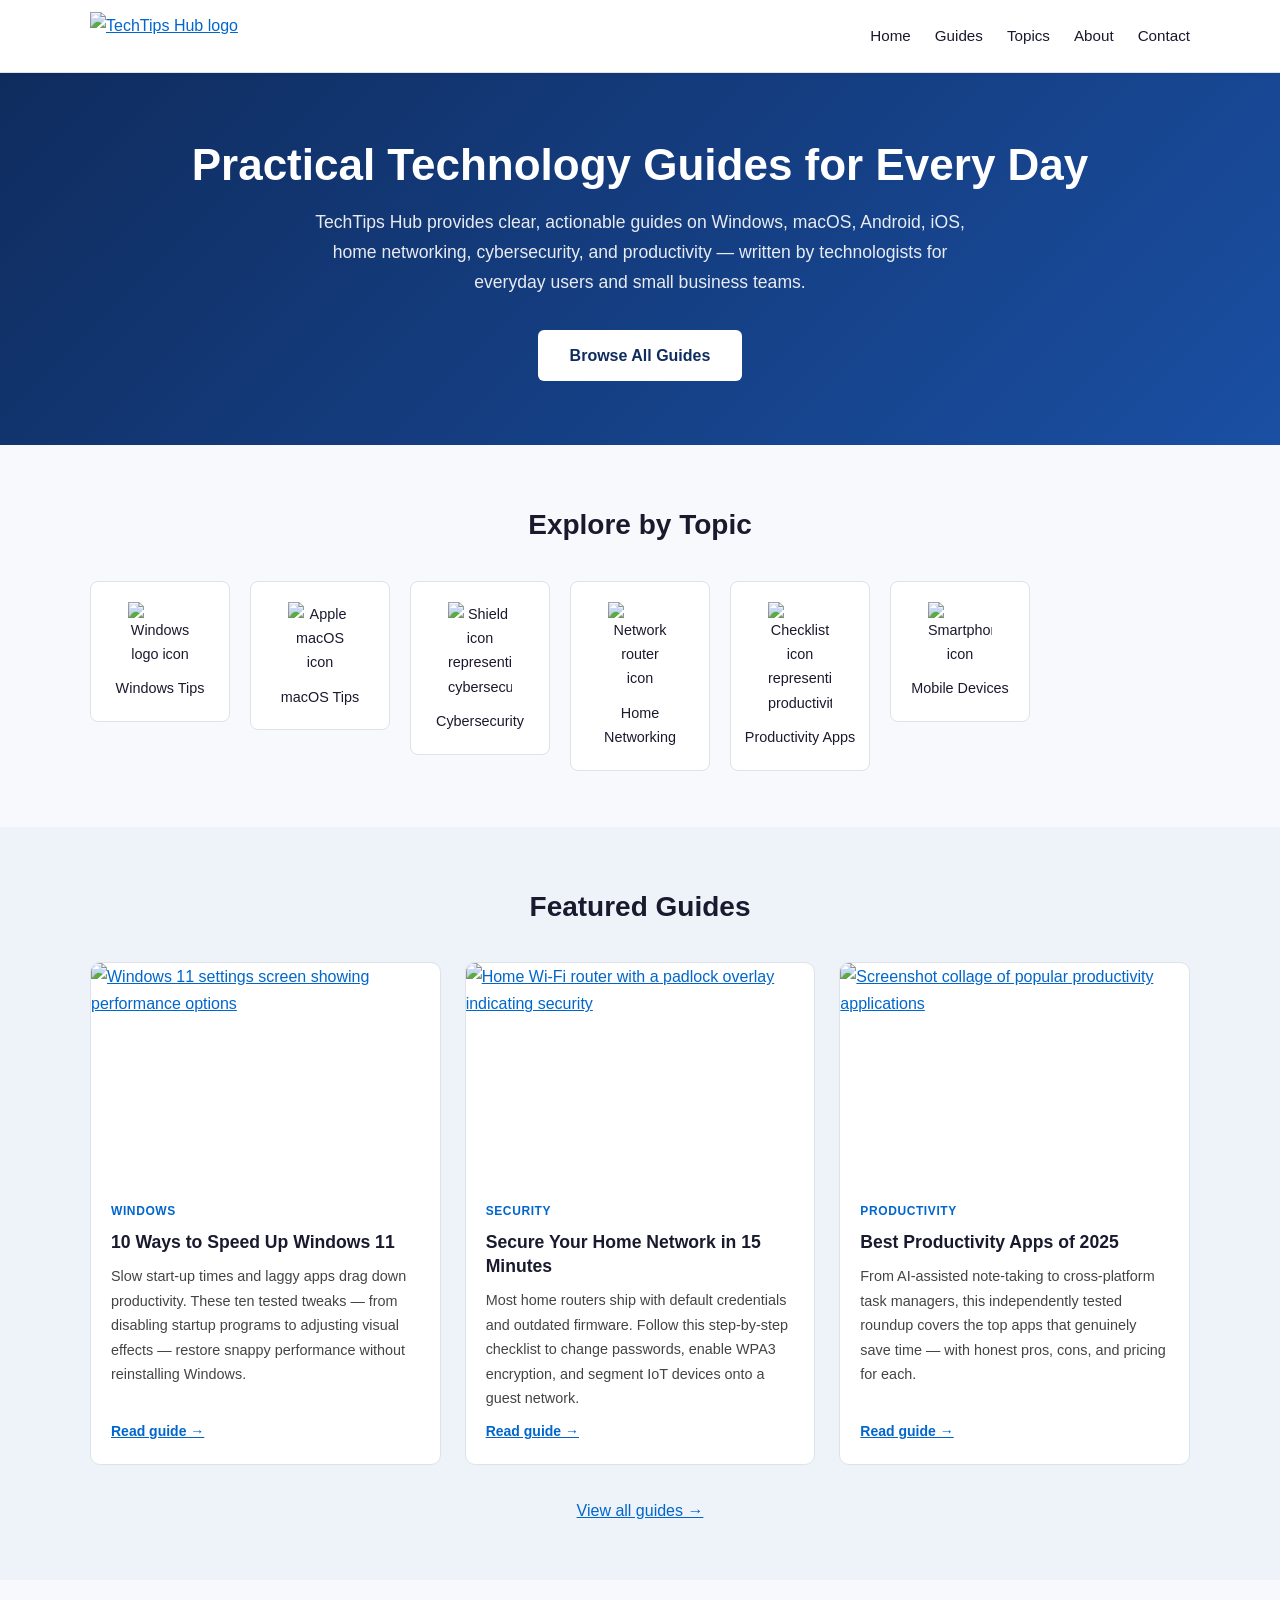
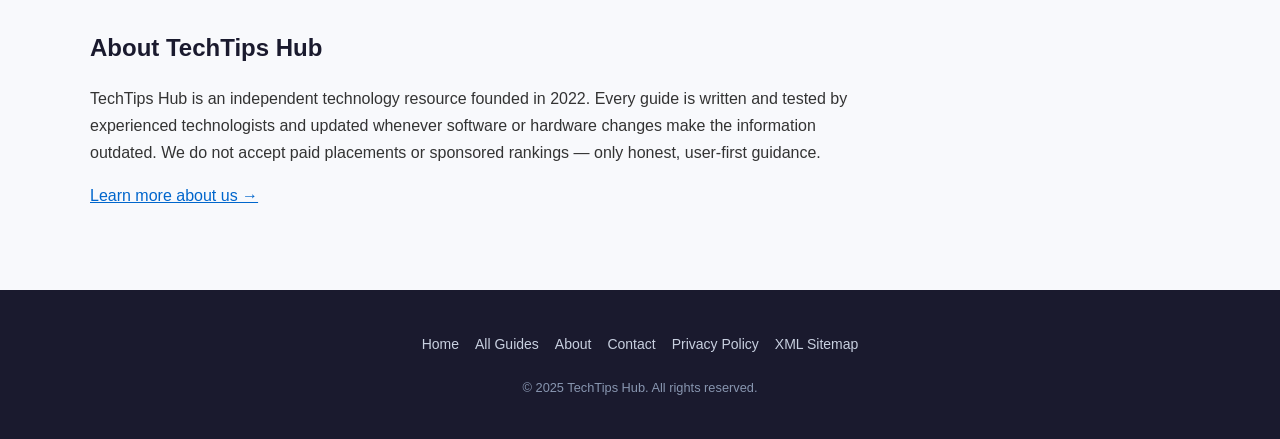
==== index.html @ 39fc38d4 "Init" ====
<!DOCTYPE html>
<html lang="en">
<head>
  <meta charset="UTF-8" />
  <meta name="viewport" content="width=device-width, initial-scale=1.0" />

  <!-- ═══ Primary SEO ═══ -->
  <title>TechTips Hub – Practical Technology Guides for Every Day</title>
  <meta name="description" content="TechTips Hub delivers clear, step-by-step technology guides covering productivity apps, hardware, security, and software best practices for home and business users." />

  <!-- Canonical URL – consolidates duplicate signals -->
  <link rel="canonical" href="https://www.techthipshub.example.com/" />

  <!-- Robots directive – allow full indexing and snippet use -->
  <meta name="robots" content="index, follow, max-snippet:-1, max-image-preview:large, max-video-preview:-1" />

  <!-- ═══ Open Graph (social sharing & richer snippets) ═══ -->
  <meta property="og:type"        content="website" />
  <meta property="og:title"       content="TechTips Hub – Practical Technology Guides" />
  <meta property="og:description" content="Step-by-step technology guides for home and business users." />
  <meta property="og:url"         content="https://www.techthipshub.example.com/" />
  <meta property="og:image"       content="https://www.techthipshub.example.com/images/og-cover.png" />
  <meta property="og:image:alt"   content="TechTips Hub logo on a dark background" />
  <meta property="og:locale"      content="en_US" />

  <!-- ═══ Structured Data – WebSite + SearchAction ═══ -->
  <script type="application/ld+json">
  {
    "@context": "https://schema.org",
    "@type": "WebSite",
    "name": "TechTips Hub",
    "url": "https://www.techthipshub.example.com/",
    "description": "Practical technology guides covering productivity, security, hardware, and software.",
    "publisher": {
      "@type": "Organization",
      "name": "TechTips Hub",
      "logo": {
        "@type": "ImageObject",
        "url": "https://www.techthipshub.example.com/images/logo.png",
        "width": 200,
        "height": 60
      }
    },
    "potentialAction": {
      "@type": "SearchAction",
      "target": {
        "@type": "EntryPoint",
        "urlTemplate": "https://www.techthipshub.example.com/search?q={search_term_string}"
      },
      "query-input": "required name=search_term_string"
    }
  }
  </script>

  <!-- ═══ Structured Data – ItemList (featured articles) ═══ -->
  <script type="application/ld+json">
  {
    "@context": "https://schema.org",
    "@type": "ItemList",
    "name": "Featured Guides",
    "itemListElement": [
      {
        "@type": "ListItem",
        "position": 1,
        "url": "https://www.techthipshub.example.com/guides/windows-11-speed-tips.html",
        "name": "10 Ways to Speed Up Windows 11"
      },
      {
        "@type": "ListItem",
        "position": 2,
        "url": "https://www.techthipshub.example.com/guides/home-network-security.html",
        "name": "Secure Your Home Network in 15 Minutes"
      },
      {
        "@type": "ListItem",
        "position": 3,
        "url": "https://www.techthipshub.example.com/guides/best-productivity-apps-2025.html",
        "name": "Best Productivity Apps of 2025"
      }
    ]
  }
  </script>

  <link rel="stylesheet" href="css/styles.css" />
</head>

<body>

  <!-- ═══ Site Header ═══ -->
  <header role="banner">
    <div class="container header-inner">
      <a href="/" aria-label="TechTips Hub – home">
        <img src="images/logo.svg"
             alt="TechTips Hub logo"
             width="160" height="48"
             loading="eager" />
      </a>
      <nav aria-label="Primary navigation">
        <ul>
          <li><a href="/">Home</a></li>
          <li><a href="guides.html">Guides</a></li>
          <li><a href="topics.html">Topics</a></li>
          <li><a href="about.html">About</a></li>
          <li><a href="contact.html">Contact</a></li>
        </ul>
      </nav>
    </div>
  </header>

  <!-- ═══ Main Content ═══ -->
  <main id="main-content">

    <!-- Hero – key information surfaces immediately (Guideline 18) -->
    <section class="hero" aria-labelledby="hero-heading">
      <div class="container">
        <h1 id="hero-heading">Practical Technology Guides for Every Day</h1>
        <p class="hero-sub">
          TechTips Hub provides clear, actionable guides on Windows, macOS, Android, iOS,
          home networking, cybersecurity, and productivity — written by technologists for
          everyday users and small business teams.
        </p>
        <a href="guides.html" class="btn-primary">Browse All Guides</a>
      </div>
    </section>

    <!-- Featured Topics – each card links with descriptive anchor text (Guideline 5) -->
    <section class="topics" aria-labelledby="topics-heading">
      <div class="container">
        <h2 id="topics-heading">Explore by Topic</h2>
        <ul class="topic-grid">
          <li>
            <a href="topics/windows.html">
              <img src="images/topic-windows.svg" alt="Windows logo icon" width="64" height="64" loading="lazy" />
              <span>Windows Tips</span>
            </a>
          </li>
          <li>
            <a href="topics/macos.html">
              <img src="images/topic-macos.svg" alt="Apple macOS icon" width="64" height="64" loading="lazy" />
              <span>macOS Tips</span>
            </a>
          </li>
          <li>
            <a href="topics/security.html">
              <img src="images/topic-security.svg" alt="Shield icon representing cybersecurity" width="64" height="64" loading="lazy" />
              <span>Cybersecurity</span>
            </a>
          </li>
          <li>
            <a href="topics/networking.html">
              <img src="images/topic-networking.svg" alt="Network router icon" width="64" height="64" loading="lazy" />
              <span>Home Networking</span>
            </a>
          </li>
          <li>
            <a href="topics/productivity.html">
              <img src="images/topic-productivity.svg" alt="Checklist icon representing productivity" width="64" height="64" loading="lazy" />
              <span>Productivity Apps</span>
            </a>
          </li>
          <li>
            <a href="topics/mobile.html">
              <img src="images/topic-mobile.svg" alt="Smartphone icon" width="64" height="64" loading="lazy" />
              <span>Mobile Devices</span>
            </a>
          </li>
        </ul>
      </div>
    </section>

    <!-- Featured Articles -->
    <section class="featured-articles" aria-labelledby="featured-heading">
      <div class="container">
        <h2 id="featured-heading">Featured Guides</h2>
        <div class="article-grid">

          <article>
            <a href="guides/windows-11-speed-tips.html">
              <img src="images/guide-windows-speed.jpg"
                   alt="Windows 11 settings screen showing performance options"
                   width="400" height="250" loading="lazy" />
            </a>
            <div class="article-body">
              <span class="tag">Windows</span>
              <h3><a href="guides/windows-11-speed-tips.html">10 Ways to Speed Up Windows 11</a></h3>
              <p>
                Slow start-up times and laggy apps drag down productivity. These ten
                tested tweaks — from disabling startup programs to adjusting visual
                effects — restore snappy performance without reinstalling Windows.
              </p>
              <a href="guides/windows-11-speed-tips.html" class="read-more"
                 aria-label="Read the full guide: 10 Ways to Speed Up Windows 11">Read guide →</a>
            </div>
          </article>

          <article>
            <a href="guides/home-network-security.html">
              <img src="images/guide-network-security.jpg"
                   alt="Home Wi-Fi router with a padlock overlay indicating security"
                   width="400" height="250" loading="lazy" />
            </a>
            <div class="article-body">
              <span class="tag">Security</span>
              <h3><a href="guides/home-network-security.html">Secure Your Home Network in 15 Minutes</a></h3>
              <p>
                Most home routers ship with default credentials and outdated firmware.
                Follow this step-by-step checklist to change passwords, enable WPA3
                encryption, and segment IoT devices onto a guest network.
              </p>
              <a href="guides/home-network-security.html" class="read-more"
                 aria-label="Read the full guide: Secure Your Home Network in 15 Minutes">Read guide →</a>
            </div>
          </article>

          <article>
            <a href="guides/best-productivity-apps-2025.html">
              <img src="images/guide-productivity.jpg"
                   alt="Screenshot collage of popular productivity applications"
                   width="400" height="250" loading="lazy" />
            </a>
            <div class="article-body">
              <span class="tag">Productivity</span>
              <h3><a href="guides/best-productivity-apps-2025.html">Best Productivity Apps of 2025</a></h3>
              <p>
                From AI-assisted note-taking to cross-platform task managers, this
                independently tested roundup covers the top apps that genuinely save
                time — with honest pros, cons, and pricing for each.
              </p>
              <a href="guides/best-productivity-apps-2025.html" class="read-more"
                 aria-label="Read the full guide: Best Productivity Apps of 2025">Read guide →</a>
            </div>
          </article>

        </div>
        <p class="view-all"><a href="guides.html">View all guides →</a></p>
      </div>
    </section>

    <!-- About / Trust Section (Guideline 15 – verifiable, self-contained content) -->
    <section class="about-strip" aria-labelledby="about-heading">
      <div class="container">
        <h2 id="about-heading">About TechTips Hub</h2>
        <p>
          TechTips Hub is an independent technology resource founded in 2022.
          Every guide is written and tested by experienced technologists and updated
          whenever software or hardware changes make the information outdated.
          We do not accept paid placements or sponsored rankings — only honest,
          user-first guidance.
        </p>
        <a href="about.html">Learn more about us →</a>
      </div>
    </section>

  </main>

  <!-- ═══ Site Footer ═══ -->
  <footer role="contentinfo">
    <div class="container footer-inner">
      <nav aria-label="Footer navigation">
        <ul>
          <li><a href="/">Home</a></li>
          <li><a href="guides.html">All Guides</a></li>
          <li><a href="about.html">About</a></li>
          <li><a href="contact.html">Contact</a></li>
          <li><a href="privacy.html">Privacy Policy</a></li>
          <li><a href="sitemap.xml">XML Sitemap</a></li>
        </ul>
      </nav>
      <p class="copyright">© 2025 TechTips Hub. All rights reserved.</p>
    </div>
  </footer>

</body>
</html>
---- css/styles.css ----
/* ═══════════════════════════════════════════════════
   TechTips Hub – Main Stylesheet
   Follows semantic HTML structure for Bing SEO compliance
   ═══════════════════════════════════════════════════ */

/* ── Reset & Base ── */
*, *::before, *::after {
  box-sizing: border-box;
  margin: 0;
  padding: 0;
}

html {
  font-size: 16px;
  scroll-behavior: smooth;
}

body {
  font-family: -apple-system, BlinkMacSystemFont, "Segoe UI", Roboto, Oxygen,
               Ubuntu, Cantarell, "Helvetica Neue", sans-serif;
  color: #1a1a2e;
  background-color: #f8f9fc;
  line-height: 1.7;
}

img {
  max-width: 100%;
  height: auto;
  display: block;
}

a {
  color: #0066cc;
  text-decoration: underline;
}

a:hover,
a:focus {
  color: #004499;
  text-decoration-thickness: 2px;
  outline-offset: 2px;
}

/* ── Layout Container ── */
.container {
  max-width: 1140px;
  margin: 0 auto;
  padding: 0 1.25rem;
}

/* ── Skip Link (accessibility) ── */
.skip-link {
  position: absolute;
  left: -9999px;
  top: auto;
}
.skip-link:focus {
  position: static;
}

/* ─────────────────────────────────────────
   Header
───────────────────────────────────────── */
header[role="banner"] {
  background: #ffffff;
  border-bottom: 1px solid #dde2eb;
  position: sticky;
  top: 0;
  z-index: 100;
  box-shadow: 0 1px 4px rgba(0,0,0,.06);
}

.header-inner {
  display: flex;
  align-items: center;
  justify-content: space-between;
  padding-top: .75rem;
  padding-bottom: .75rem;
  gap: 1rem;
}

header nav ul {
  list-style: none;
  display: flex;
  gap: 1.5rem;
  flex-wrap: wrap;
}

header nav a {
  text-decoration: none;
  font-weight: 500;
  color: #1a1a2e;
  font-size: .95rem;
}

header nav a:hover,
header nav a[aria-current="page"] {
  color: #0066cc;
  text-decoration: underline;
}

/* ─────────────────────────────────────────
   Hero Section
───────────────────────────────────────── */
.hero {
  background: linear-gradient(135deg, #0f2c5e 0%, #1a4fa3 100%);
  color: #ffffff;
  padding: 4rem 0;
  text-align: center;
}

.hero h1 {
  font-size: clamp(1.75rem, 4vw, 2.75rem);
  font-weight: 700;
  line-height: 1.25;
  margin-bottom: 1rem;
}

.hero-sub {
  font-size: 1.1rem;
  max-width: 680px;
  margin: 0 auto 2rem;
  opacity: .9;
}

.btn-primary {
  display: inline-block;
  background: #ffffff;
  color: #0f2c5e;
  font-weight: 700;
  padding: .75rem 2rem;
  border-radius: 6px;
  text-decoration: none;
  transition: background .2s, color .2s;
}

.btn-primary:hover,
.btn-primary:focus {
  background: #e8f0fe;
  color: #0f2c5e;
}

/* ─────────────────────────────────────────
   Topics Grid
───────────────────────────────────────── */
.topics {
  padding: 3.5rem 0;
}

.topics h2 {
  font-size: 1.75rem;
  margin-bottom: 2rem;
  text-align: center;
}

.topic-grid {
  list-style: none;
  display: grid;
  grid-template-columns: repeat(auto-fill, minmax(140px, 1fr));
  gap: 1.25rem;
}

.topic-grid li a {
  display: flex;
  flex-direction: column;
  align-items: center;
  gap: .6rem;
  padding: 1.25rem .75rem;
  background: #ffffff;
  border: 1px solid #dde2eb;
  border-radius: 8px;
  text-decoration: none;
  color: #1a1a2e;
  font-weight: 500;
  font-size: .9rem;
  text-align: center;
  transition: box-shadow .2s, border-color .2s;
}

.topic-grid li a:hover,
.topic-grid li a:focus {
  border-color: #0066cc;
  box-shadow: 0 2px 8px rgba(0,102,204,.15);
  color: #0066cc;
}

/* ─────────────────────────────────────────
   Featured Articles
───────────────────────────────────────── */
.featured-articles {
  padding: 3.5rem 0;
  background: #eef2f9;
}

.featured-articles h2 {
  font-size: 1.75rem;
  margin-bottom: 2rem;
  text-align: center;
}

.article-grid {
  display: grid;
  grid-template-columns: repeat(auto-fill, minmax(300px, 1fr));
  gap: 1.5rem;
}

article {
  background: #ffffff;
  border: 1px solid #dde2eb;
  border-radius: 10px;
  overflow: hidden;
  display: flex;
  flex-direction: column;
  transition: box-shadow .2s;
}

article:hover {
  box-shadow: 0 4px 16px rgba(0,0,0,.1);
}

article img {
  width: 100%;
  aspect-ratio: 16 / 10;
  object-fit: cover;
}

.article-body {
  padding: 1.25rem;
  display: flex;
  flex-direction: column;
  gap: .6rem;
  flex: 1;
}

.tag {
  font-size: .75rem;
  font-weight: 700;
  text-transform: uppercase;
  color: #0066cc;
  letter-spacing: .05em;
}

.article-body h3 {
  font-size: 1.1rem;
  line-height: 1.35;
}

.article-body h3 a {
  text-decoration: none;
  color: #1a1a2e;
}

.article-body h3 a:hover {
  color: #0066cc;
  text-decoration: underline;
}

.article-body p {
  font-size: .9rem;
  color: #444;
  flex: 1;
}

.read-more {
  font-size: .875rem;
  font-weight: 600;
  color: #0066cc;
}

.view-all {
  text-align: center;
  margin-top: 2rem;
  font-size: 1rem;
}

/* ─────────────────────────────────────────
   About Strip
───────────────────────────────────────── */
.about-strip {
  padding: 3rem 0;
}

.about-strip h2 {
  font-size: 1.5rem;
  margin-bottom: 1rem;
}

.about-strip p {
  max-width: 760px;
  margin-bottom: 1rem;
  color: #333;
}

/* ─────────────────────────────────────────
   Footer
───────────────────────────────────────── */
footer[role="contentinfo"] {
  background: #1a1a2e;
  color: #c8d0e0;
  padding: 2.5rem 0;
  margin-top: 2rem;
}

.footer-inner {
  display: flex;
  flex-direction: column;
  gap: 1.25rem;
  align-items: center;
  text-align: center;
}

footer nav ul {
  list-style: none;
  display: flex;
  flex-wrap: wrap;
  gap: 1rem;
  justify-content: center;
}

footer nav a {
  color: #c8d0e0;
  text-decoration: none;
  font-size: .875rem;
}

footer nav a:hover {
  color: #ffffff;
  text-decoration: underline;
}

.copyright {
  font-size: .8rem;
  color: #8896b0;
}

/* ─────────────────────────────────────────
   Breadcrumb
───────────────────────────────────────── */
.breadcrumb {
  background: #ffffff;
  border-bottom: 1px solid #dde2eb;
  padding: .6rem 0;
}

.breadcrumb ol {
  list-style: none;
  display: flex;
  gap: .5rem;
  font-size: .875rem;
  color: #555;
}

.breadcrumb ol li + li::before {
  content: "›";
  margin-right: .5rem;
  color: #999;
}

.breadcrumb a {
  color: #0066cc;
  text-decoration: none;
}

.breadcrumb a:hover {
  text-decoration: underline;
}

/* ─────────────────────────────────────────
   General Page Content (about, contact…)
───────────────────────────────────────── */
.page-content {
  max-width: 800px;
  margin: 0 auto;
  padding-top: 2.5rem;
  padding-bottom: 3rem;
}

.page-content h1 {
  font-size: clamp(1.6rem, 3.5vw, 2.25rem);
  margin-bottom: 1.5rem;
}

.page-content h2 {
  font-size: 1.35rem;
  margin-top: 2rem;
  margin-bottom: .75rem;
  color: #0f2c5e;
}

.page-content p,
.page-content ul,
.page-content ol {
  margin-bottom: 1rem;
  color: #333;
}

.page-content ul,
.page-content ol {
  padding-left: 1.5rem;
}

.page-content li {
  margin-bottom: .4rem;
}

/* ─────────────────────────────────────────
   Responsive
───────────────────────────────────────── */
@media (max-width: 640px) {
  .header-inner {
    flex-direction: column;
    align-items: flex-start;
  }

  header nav ul {
    gap: 1rem;
  }

  .hero {
    padding: 2.5rem 0;
  }

  .article-grid {
    grid-template-columns: 1fr;
  }
}
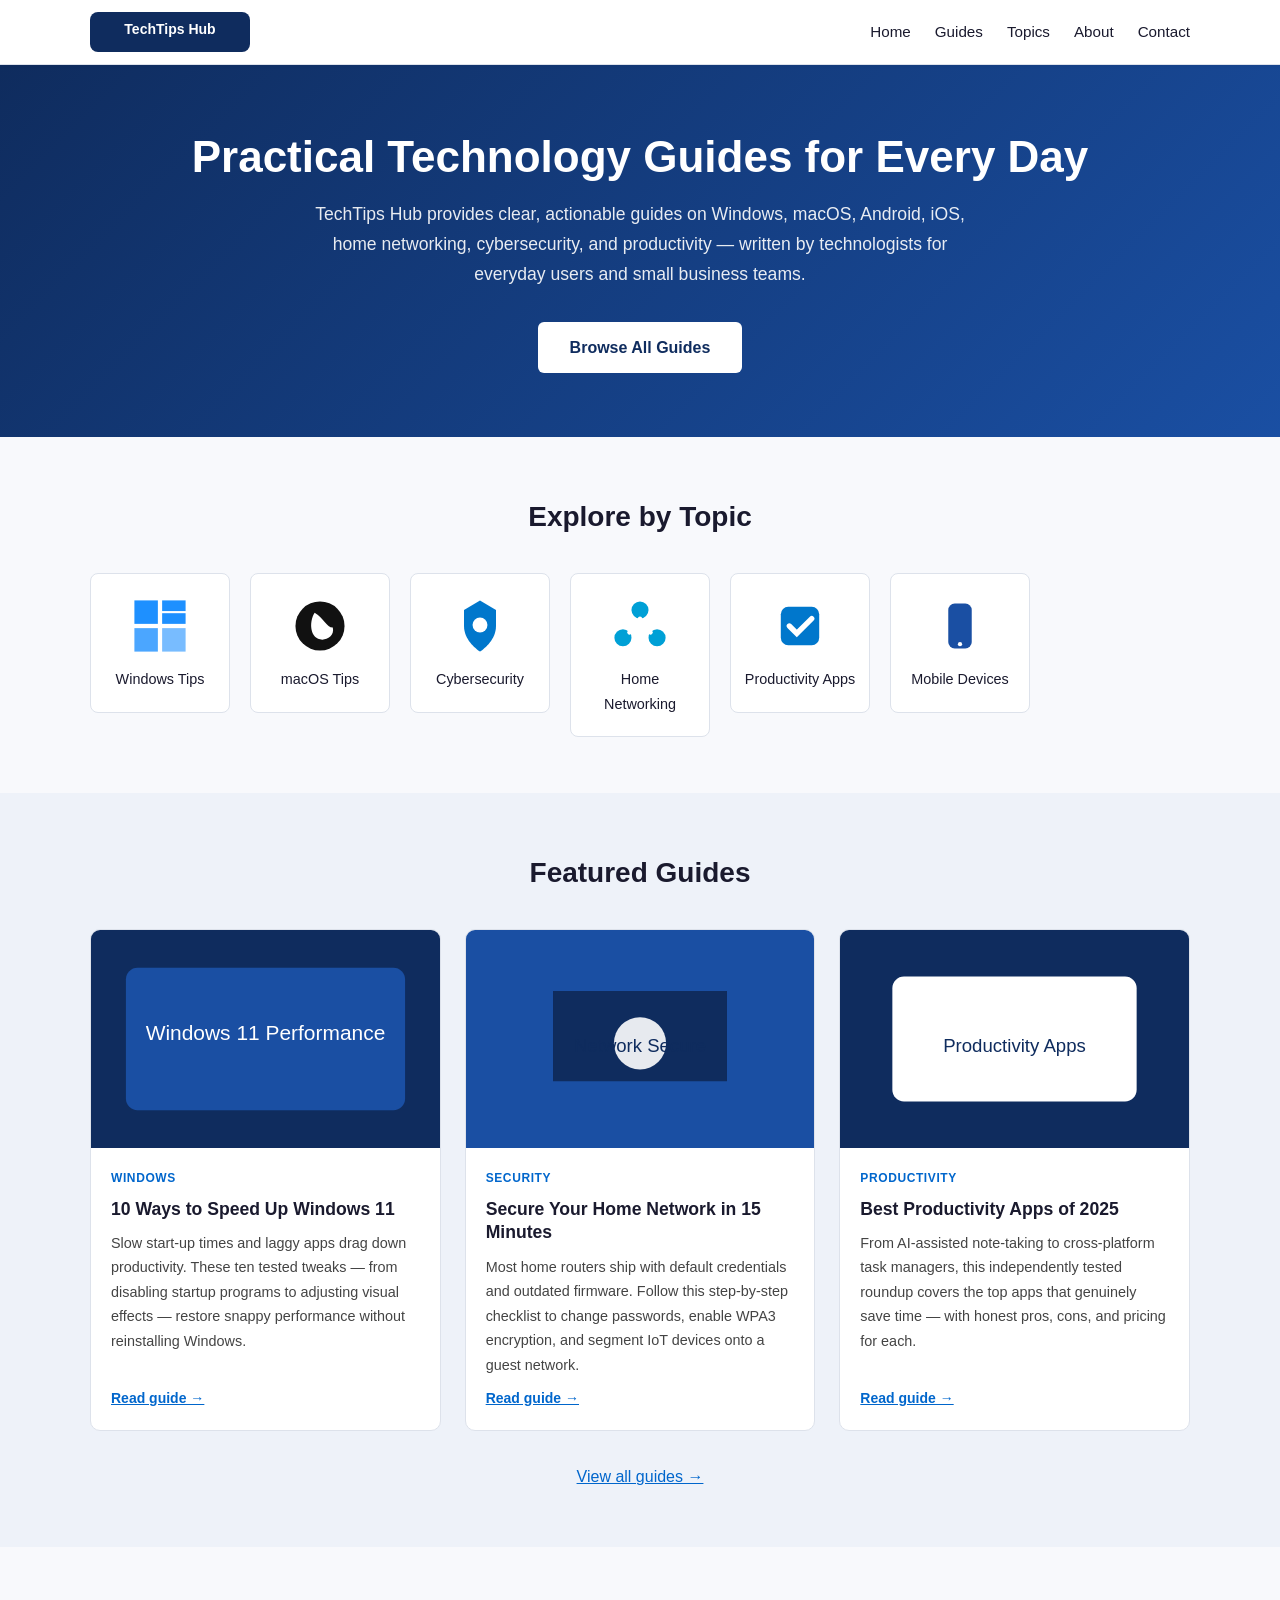
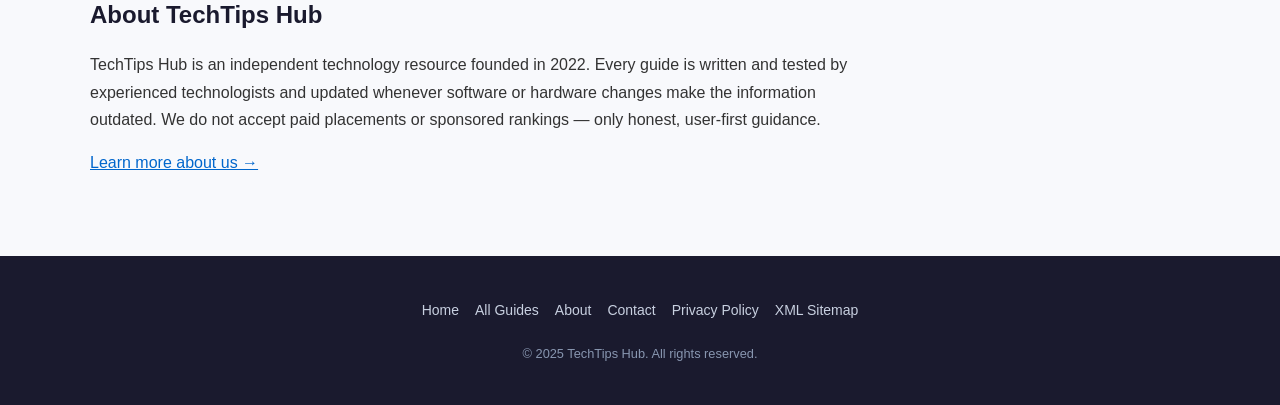
==== commit 3198e2e8: "Dependent Files added" ====
--- a/index.html
+++ b/index.html
@@ -19,7 +19,7 @@
   <meta property="og:title"       content="TechTips Hub – Practical Technology Guides" />
   <meta property="og:description" content="Step-by-step technology guides for home and business users." />
   <meta property="og:url"         content="https://www.techthipshub.example.com/" />
-  <meta property="og:image"       content="https://www.techthipshub.example.com/images/og-cover.png" />
+  <meta property="og:image"       content="https://www.techthipshub.example.com/images/og-cover.svg" />
   <meta property="og:image:alt"   content="TechTips Hub logo on a dark background" />
   <meta property="og:locale"      content="en_US" />
 
@@ -36,7 +36,7 @@
       "name": "TechTips Hub",
       "logo": {
         "@type": "ImageObject",
-        "url": "https://www.techthipshub.example.com/images/logo.png",
+        "url": "https://www.techthipshub.example.com/images/logo.svg",
         "width": 200,
         "height": 60
       }
@@ -176,7 +176,7 @@
 
           <article>
             <a href="guides/windows-11-speed-tips.html">
-              <img src="images/guide-windows-speed.jpg"
+              <img src="images/guide-windows-speed.svg"
                    alt="Windows 11 settings screen showing performance options"
                    width="400" height="250" loading="lazy" />
             </a>
@@ -195,7 +195,7 @@
 
           <article>
             <a href="guides/home-network-security.html">
-              <img src="images/guide-network-security.jpg"
+              <img src="images/guide-network-security.svg"
                    alt="Home Wi-Fi router with a padlock overlay indicating security"
                    width="400" height="250" loading="lazy" />
             </a>
@@ -214,7 +214,7 @@
 
           <article>
             <a href="guides/best-productivity-apps-2025.html">
-              <img src="images/guide-productivity.jpg"
+              <img src="images/guide-productivity.svg"
                    alt="Screenshot collage of popular productivity applications"
                    width="400" height="250" loading="lazy" />
             </a>
